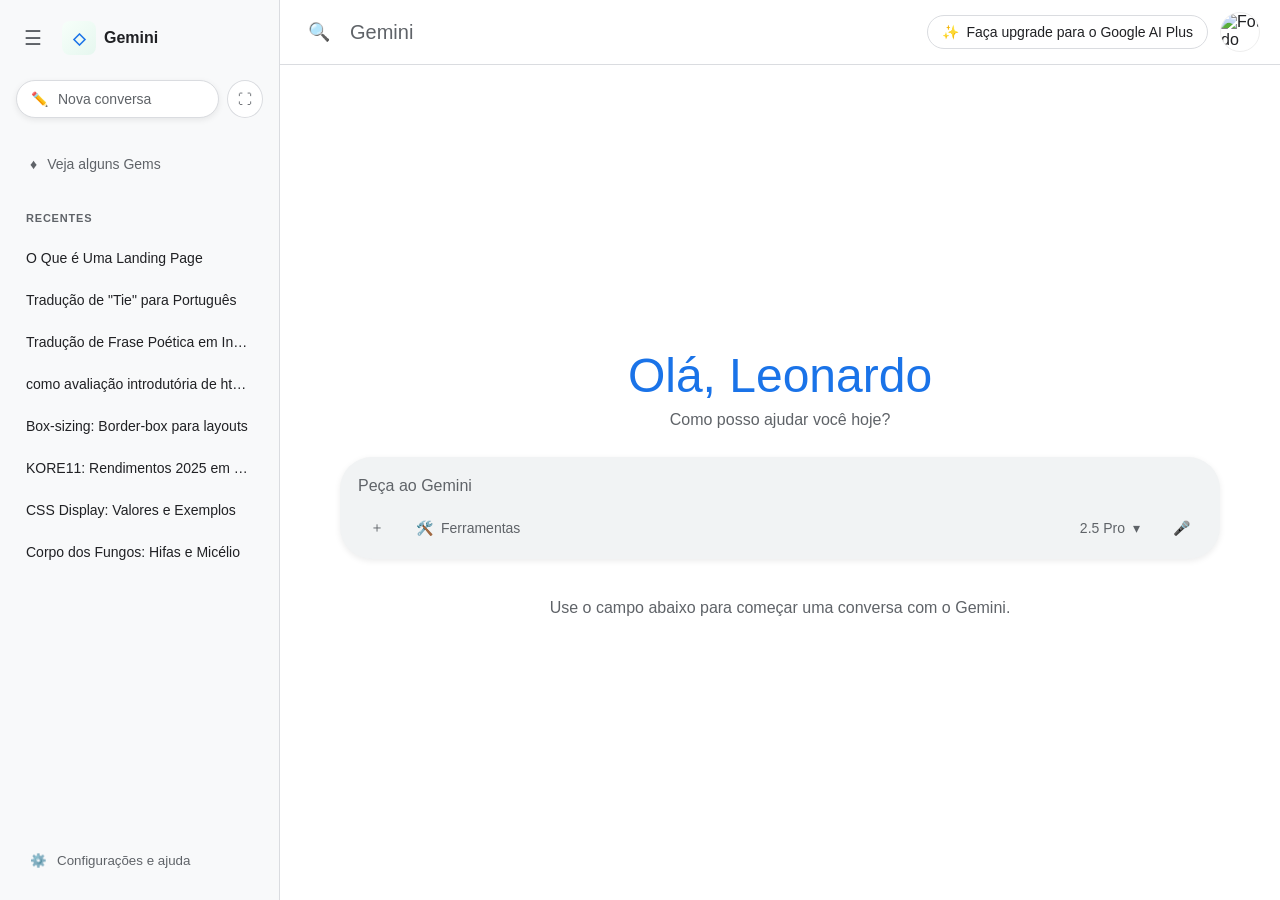
==== replica.html @ da648889 "test1" ====
<!DOCTYPE html>
<html lang="pt-BR">
<head>
    <meta charset="UTF-8" />
    <meta name="viewport" content="width=device-width,initial-scale=1" />
    <title>Gemini - Replica</title>
    <link rel="stylesheet" href="replica.css" />
</head>
<body>
    <!-- Barra Lateral -->
    <aside class="sidebar" id="sidebar" aria-label="Barra lateral">
        <!-- Menu Hambúrguer -->
        <div class="sidebar-header">
            <button class="menu-btn" id="menuBtn" aria-label="Abrir menu">
                <span class="menu-icon" aria-hidden="true">☰</span>
            </button>
            <div class="brand">
                <span class="brand-logo" aria-hidden="true">◇</span>
                <span class="brand-text">Gemini</span>
            </div>
        </div>

        <!-- Nova Conversa -->
        <div class="new-chat">
            <button class="new-chat-btn" aria-label="Nova conversa">
                <span class="icon" aria-hidden="true">✏️</span>
                <span class="text">Nova conversa</span>
            </button>
            <button class="expand-btn" aria-label="Expandir conversa">
                <span class="icon" aria-hidden="true">⛶</span>
            </button>
        </div>

        <!-- Veja alguns Gems -->
        <div class="gems-section">
            <button class="gems-btn" aria-label="Veja alguns Gems">
                <span class="icon" aria-hidden="true">♦️</span>
                <span class="text">Veja alguns Gems</span>
            </button>
        </div>

        <!-- Seção Recentes -->
        <div class="recent-section" aria-live="polite">
            <h3>Recentes</h3>
            <ul class="recent-list" role="list">
                <li><a href="#" role="link">O Que é Uma Landing Page</a></li>
                <li><a href="#">Tradução de "Tie" para Português</a></li>
                <li><a href="#">Tradução de Frase Poética em Inglês</a></li>
                <li><a href="#">como avaliação introdutória de html ...</a></li>
                <li><a href="#">Box-sizing: Border-box para layouts</a></li>
                <li><a href="#">KORE11: Rendimentos 2025 em JSON</a></li>
                <li><a href="#">CSS Display: Valores e Exemplos</a></li>
                <li><a href="#">Corpo dos Fungos: Hifas e Micélio</a></li>
            </ul>
        </div>

        <!-- Rodapé / Configurações -->
        <div class="sidebar-footer">
            <button class="settings-btn" aria-label="Configurações e ajuda">
                <span class="icon" aria-hidden="true">⚙️</span>
                <span class="text">Configurações e ajuda</span>
            </button>
        </div>
    </aside>

    <!-- Conteúdo Principal -->
    <main class="main-content" id="mainContent" tabindex="-1">
        <!-- Barra Superior -->
        <header class="top-bar">
            <div class="top-bar-left">
                <button class="search-btn" aria-label="Buscar">
                    <span class="icon" aria-hidden="true">🔍</span>
                </button>
                <h1 class="logo">Gemini</h1>
            </div>

            <div class="top-bar-right">
                <button class="upgrade-btn" aria-label="Fazer upgrade">
                    <span class="icon" aria-hidden="true">✨</span>
                    <span class="text">Faça upgrade para o Google AI Plus</span>
                </button>

                <div class="profile-pic" title="Perfil">
                    <img src="https://via.placeholder.com/40" alt="Foto do usuário" />
                </div>
            </div>
        </header>

        <!-- Área de Chat -->
        <div class="chat-area">
            <div class="welcome-message" role="region" aria-label="Mensagem de boas-vindas">
                <h2>Olá, Leonardo</h2>
                <p class="welcome-sub">Como posso ajudar você hoje?</p>
            </div>

            <!-- Campo de Entrada -->
            <div class="input-container" role="form" aria-label="Campo de entrada do Gemini">
                <div class="input-box">
                    <input
                        type="text"
                        placeholder="Peça ao Gemini"
                        class="chat-input"
                        id="chatInput"
                        aria-label="Peça ao Gemini"
                    />

                    <div class="input-actions" role="group" aria-label="Ações do campo">
                        <button class="action-btn" aria-label="Adicionar">
                            <span class="icon" aria-hidden="true">＋</span>
                        </button>

                        <button class="tools-btn" aria-label="Ferramentas">
                            <span class="icon" aria-hidden="true">🛠️</span>
                            <span class="text">Ferramentas</span>
                        </button>

                        <div class="version-wrap">
                            <button class="version-selector" id="versionBtn" aria-haspopup="listbox" aria-expanded="false">
                                <span class="text">2.5 Pro</span>
                                <span class="icon" aria-hidden="true">▾</span>
                            </button>
                            <ul class="version-list" id="versionList" role="listbox" aria-label="Modelos" hidden>
                                <li role="option" tabindex="0">2.5 Pro</li>
                                <li role="option" tabindex="0">2.0</li>
                                <li role="option" tabindex="0">1.0</li>
                            </ul>
                        </div>

                        <button class="mic-btn" aria-label="Entrada por voz">
                            <span class="icon" aria-hidden="true">🎤</span>
                        </button>
                    </div>
                </div>
            </div>

            <!-- espaço para mensagens futuras -->
            <div class="conversation-placeholder" aria-hidden="true">
                <p>Use o campo abaixo para começar uma conversa com o Gemini.</p>
            </div>
        </div>
    </main>

    <script>
        // Toggle sidebar on mobile
        const menuBtn = document.getElementById('menuBtn');
        const sidebar = document.getElementById('sidebar');
        menuBtn.addEventListener('click', () => {
            sidebar.classList.toggle('open');
        });

        // Accessible version dropdown
        const versionBtn = document.getElementById('versionBtn');
        const versionList = document.getElementById('versionList');

        versionBtn.addEventListener('click', () => {
            const expanded = versionBtn.getAttribute('aria-expanded') === 'true';
            versionBtn.setAttribute('aria-expanded', String(!expanded));
            if (expanded) {
                versionList.hidden = true;
            } else {
                versionList.hidden = false;
                versionList.querySelector('[role="option"]').focus();
            }
        });

        // Close dropdown when click outside
        document.addEventListener('click', (e) => {
            if (!versionBtn.contains(e.target) && !versionList.contains(e.target)) {
                versionList.hidden = true;
                versionBtn.setAttribute('aria-expanded', 'false');
            }
        });

        // basic keyboard support for version options
        document.querySelectorAll('.version-list [role="option"]').forEach((opt) => {
            opt.addEventListener('click', () => {
                versionBtn.querySelector('.text').textContent = opt.textContent;
                versionList.hidden = true;
                versionBtn.setAttribute('aria-expanded', 'false');
            });
            opt.addEventListener('keydown', (ev) => {
                if (ev.key === 'Enter' || ev.key === ' ') {
                    ev.preventDefault();
                    opt.click();
                }
            });
        });
    </script>
</body>
</html>
---- replica.css ----
/* Reset e Configurações Globais */
* {
    margin: 0;
    padding: 0;
    box-sizing: border-box;
}

/* Variáveis CSS */
:root {
    --sidebar-bg: #f8f9fa;
    --sidebar-width: 280px;
    --primary-color: #1a73e8;
    --text-primary: #202124;
    --text-secondary: #5f6368;
    --hover-bg: #e8eaed;
    --border-color: #dadce0;
    --input-bg: #f1f3f4;
    --white: #ffffff;
    --rounded: 24px;
    --shadow-1: 0 2px 6px rgba(0, 0, 0, 0.08);
}

/* Layout geral */
body {
    font-family: -apple-system, BlinkMacSystemFont, "Segoe UI", Roboto, "Helvetica Neue",
        Arial, "Noto Sans", "Google Sans", sans-serif;
    color: var(--text-primary);
    height: 100vh;
    display: flex;
    background: #f4f4f4;
    overflow: hidden;
    -webkit-font-smoothing: antialiased;
}

/* Sidebar */
.sidebar {
    width: var(--sidebar-width);
    background-color: var(--sidebar-bg);
    display: flex;
    flex-direction: column;
    padding: 12px;
    border-right: 1px solid var(--border-color);
    overflow-y: auto;
    transition: transform 0.28s ease;
    z-index: 20;
}

.sidebar.open {
    transform: translateX(0);
}

/* Header da sidebar */
.sidebar-header {
    display: flex;
    align-items: center;
    gap: 12px;
    padding: 6px 4px;
}

.menu-btn {
    background: none;
    border: none;
    cursor: pointer;
    padding: 8px;
    border-radius: 50%;
    font-size: 20px;
    color: var(--text-secondary);
    transition: background-color 0.18s;
}

.menu-btn:hover {
    background-color: var(--hover-bg);
}

.brand {
    display: flex;
    align-items: center;
    gap: 8px;
    color: var(--text-primary);
    font-weight: 600;
}

.brand-logo {
    width: 34px;
    height: 34px;
    display: inline-flex;
    align-items: center;
    justify-content: center;
    border-radius: 8px;
    background: linear-gradient(135deg, #f7fffa, #e6f7ef);
    color: var(--primary-color);
}

/* Nova Conversa */
.new-chat {
    display: flex;
    gap: 8px;
    margin: 16px 4px;
}

.new-chat-btn {
    flex: 1;
    display: flex;
    align-items: center;
    gap: 10px;
    padding: 10px 14px;
    background: var(--white);
    border: 1px solid var(--border-color);
    border-radius: var(--rounded);
    cursor: pointer;
    font-size: 14px;
    color: var(--text-secondary);
    box-shadow: var(--shadow-1);
    transition: transform 0.15s, box-shadow 0.15s;
}

.new-chat-btn:hover {
    transform: translateY(-3px);
    box-shadow: 0 6px 18px rgba(0,0,0,0.06);
}

.expand-btn {
    padding: 10px;
    background: var(--white);
    border: 1px solid var(--border-color);
    border-radius: 50%;
    cursor: pointer;
    font-size: 14px;
    color: var(--text-secondary);
}

/* Gems Section */
.gems-section {
    margin: 12px 4px;
}

.gems-btn {
    width: 100%;
    display: flex;
    align-items: center;
    gap: 10px;
    padding: 10px 14px;
    background: none;
    border: none;
    border-radius: var(--rounded);
    cursor: pointer;
    font-size: 14px;
    color: var(--text-secondary);
}

.gems-btn:hover {
    background-color: var(--hover-bg);
}

/* Recentes */
.recent-section {
    flex: 1;
    overflow-y: auto;
    margin-top: 8px;
}

.recent-section h3 {
    font-size: 11px;
    font-weight: 600;
    color: var(--text-secondary);
    text-transform: uppercase;
    letter-spacing: 0.8px;
    padding: 10px 14px;
}

.recent-list {
    list-style: none;
    padding-bottom: 16px;
}

.recent-list li {
    margin: 6px 0;
}

.recent-list a {
    display: block;
    padding: 10px 14px;
    color: var(--text-primary);
    text-decoration: none;
    font-size: 14px;
    border-radius: 18px;
    transition: background-color 0.15s;
    white-space: nowrap;
    overflow: hidden;
    text-overflow: ellipsis;
}

.recent-list a:hover {
    background-color: var(--hover-bg);
}

/* Sidebar footer */
.sidebar-footer {
    margin-top: auto;
    padding: 10px 4px;
}

.settings-btn {
    width: 100%;
    display: flex;
    align-items: center;
    gap: 10px;
    padding: 10px 14px;
    background: none;
    border: none;
    border-radius: var(--rounded);
    cursor: pointer;
    color: var(--text-secondary);
}

.settings-btn:hover {
    background-color: var(--hover-bg);
}

/* Main content */
.main-content {
    flex: 1;
    display: flex;
    flex-direction: column;
    background-color: var(--white);
    overflow: hidden;
    min-width: 0; /* allow child to shrink */
}

/* Top bar */
.top-bar {
    display: flex;
    justify-content: space-between;
    align-items: center;
    padding: 12px 20px;
    border-bottom: 1px solid var(--border-color);
    gap: 16px;
}

.top-bar-left,
.top-bar-right {
    display: flex;
    align-items: center;
    gap: 12px;
}

.search-btn {
    background: none;
    border: none;
    cursor: pointer;
    padding: 8px;
    border-radius: 50%;
    font-size: 18px;
    color: var(--text-secondary);
}

.logo {
    font-size: 20px;
    color: var(--text-secondary);
    font-weight: 500;
}

.upgrade-btn {
    display: flex;
    align-items: center;
    gap: 8px;
    padding: 8px 14px;
    background: var(--white);
    border: 1px solid var(--border-color);
    border-radius: 18px;
    cursor: pointer;
    color: var(--text-primary);
    font-size: 14px;
}

.upgrade-btn:hover {
    background-color: var(--hover-bg);
    box-shadow: 0 1px 2px rgba(0,0,0,0.06);
}

.profile-pic {
    width: 40px;
    height: 40px;
    border-radius: 50%;
    overflow: hidden;
    border: 1px solid #eee;
}

.profile-pic img {
    width: 100%;
    height: 100%;
    object-fit: cover;
}

/* Chat area */
.chat-area {
    flex: 1;
    display: flex;
    flex-direction: column;
    align-items: center;
    justify-content: center;
    padding: 28px;
    gap: 28px;
    overflow-y: auto;
}

/* Welcome */
.welcome-message h2 {
    font-size: 48px;
    font-weight: 400;
    color: var(--primary-color);
    text-align: center;
}

.welcome-sub {
    margin-top: 8px;
    color: var(--text-secondary);
    text-align: center;
}

/* Input box */
.input-container {
    width: 100%;
    max-width: 880px;
}

.input-box {
    background-color: var(--input-bg);
    border-radius: 32px;
    padding: 14px 18px;
    display: flex;
    flex-direction: column;
    gap: 10px;
    box-shadow: var(--shadow-1);
}

.chat-input {
    background: none;
    border: none;
    outline: none;
    font-size: 16px;
    color: var(--text-primary);
    width: 100%;
    padding: 6px 0;
}

.chat-input::placeholder {
    color: var(--text-secondary);
}

/* Actions */
.input-actions {
    display: flex;
    align-items: center;
    gap: 8px;
}

.action-btn,
.tools-btn,
.version-selector,
.mic-btn {
    background: none;
    border: none;
    cursor: pointer;
    padding: 8px 12px;
    border-radius: 12px;
    font-size: 14px;
    color: var(--text-secondary);
    display: flex;
    align-items: center;
    gap: 8px;
}

.action-btn:hover,
.tools-btn:hover,
.version-selector:hover,
.mic-btn:hover {
    background-color: var(--hover-bg);
}

/* Version selector specifics */
.version-wrap {
    position: relative;
    margin-left: auto;
}

.version-selector {
    display: flex;
    align-items: center;
    gap: 8px;
    padding: 8px 12px;
    border-radius: 12px;
    border: 1px solid transparent;
}

.version-list {
    position: absolute;
    right: 0;
    top: calc(100% + 8px);
    background: var(--white);
    border: 1px solid var(--border-color);
    border-radius: 10px;
    box-shadow: 0 6px 18px rgba(0,0,0,0.08);
    width: 160px;
    list-style: none;
    padding: 8px 0;
    z-index: 40;
}

.version-list li {
    padding: 8px 12px;
    cursor: pointer;
}

.version-list li:hover,
.version-list li:focus {
    background: var(--hover-bg);
    outline: none;
}

/* Placeholder conversation area */
.conversation-placeholder {
    margin-top: 12px;
    color: var(--text-secondary);
    text-align: center;
}

/* Responsividade */
@media (max-width: 980px) {
    .welcome-message h2 {
        font-size: 36px;
    }
}

@media (max-width: 768px) {
    .sidebar {
        position: fixed;
        left: -320px;
        top: 0;
        bottom: 0;
        transform: translateX(-320px);
        width: var(--sidebar-width);
        box-shadow: 0 10px 30px rgba(0,0,0,0.12);
    }

    .sidebar.open {
        transform: translateX(0);
    }

    .brand-text,
    .new-chat-btn .text,
    .gems-btn .text,
    .settings-btn .text,
    .upgrade-btn .text,
    .tools-btn .text {
        display: none;
    }

    .input-box {
        padding: 12px 14px;
    }

    .top-bar {
        padding: 10px 12px;
    }

    .welcome-message h2 {
        font-size: 28px;
    }

    .version-list {
        right: 8px;
        left: 8px;
        width: auto;
    }
}
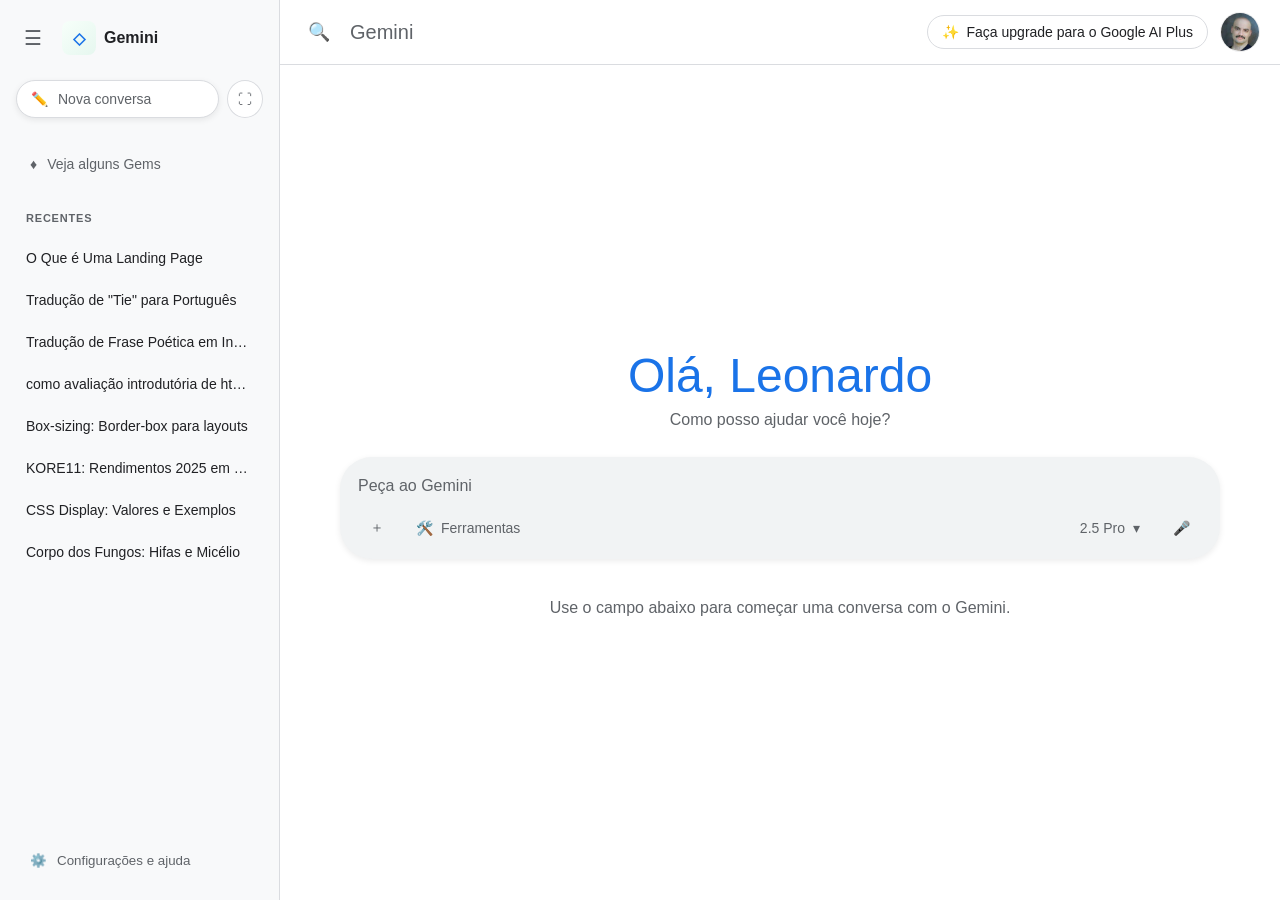
==== commit 3c36fec6: "teste" ====
--- a/replica.html
+++ b/replica.html
@@ -81,7 +81,7 @@
                 </button>
 
                 <div class="profile-pic" title="Perfil">
-                    <img src="https://via.placeholder.com/40" alt="Foto do usuário" />
+                    <img src="careca felipe.png" alt="Foto do usuário" />
                 </div>
             </div>
         </header>
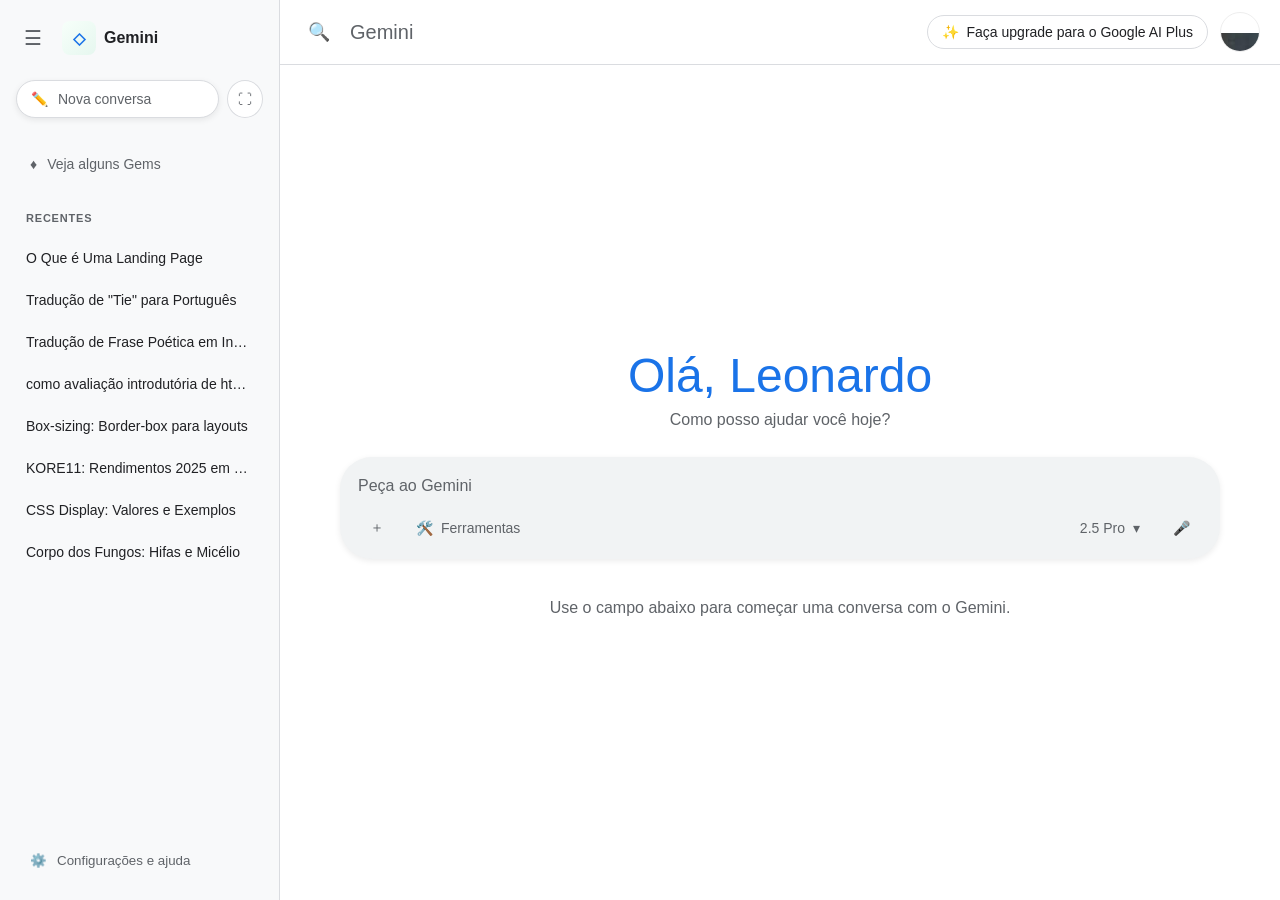
==== commit 15c819a0: "teste3" ====
--- a/replica.html
+++ b/replica.html
@@ -81,7 +81,7 @@
                 </button>
 
                 <div class="profile-pic" title="Perfil">
-                    <img src="careca felipe.png" alt="Foto do usuário" />
+                    <img src="careca felipe.png" alt="Perfil" style="width:200px; display:block; margin:20px auto;">
                 </div>
             </div>
         </header>
